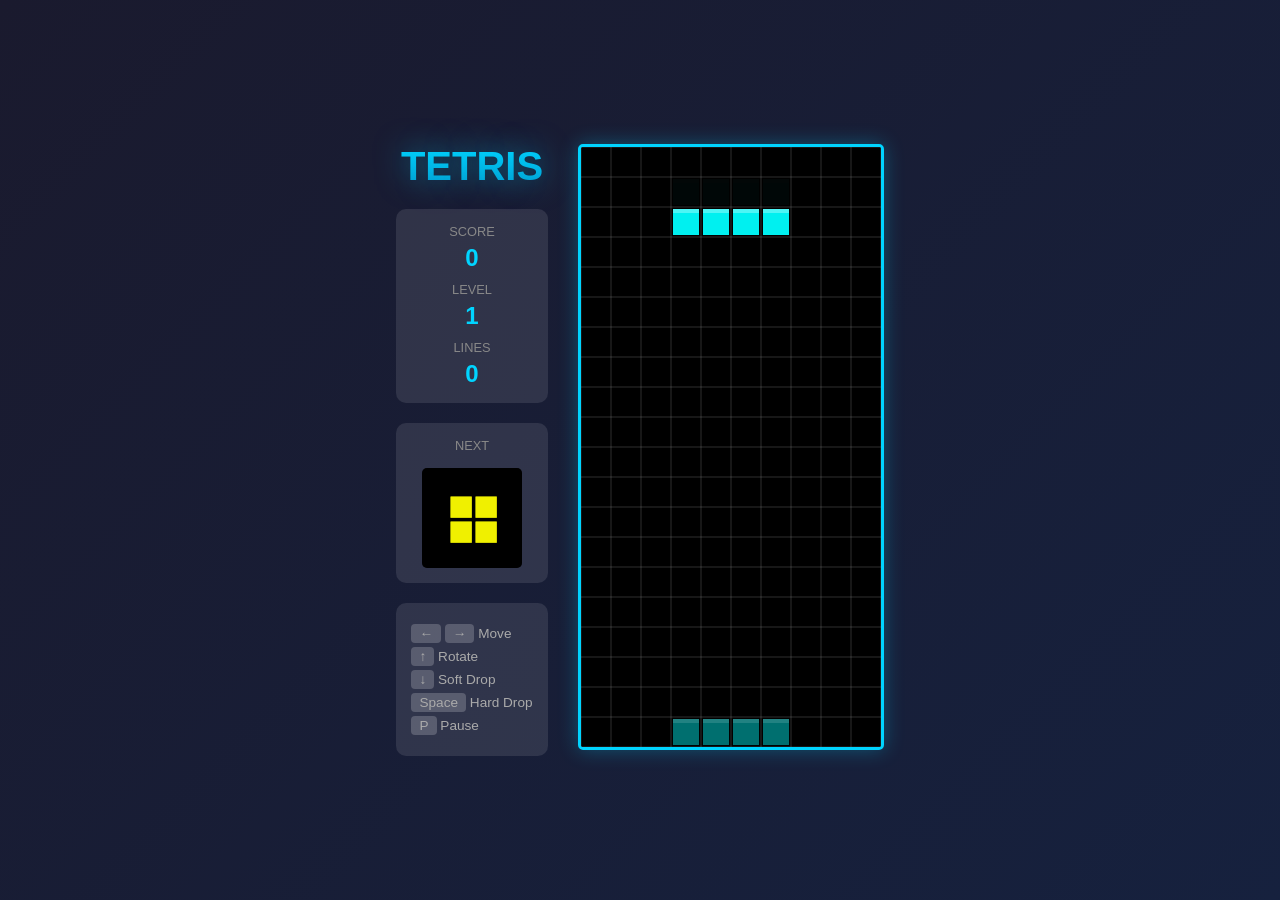
==== index.html @ 68f5d7b8 "Initial commit: Tetris Clone 2026 - Add index.html with game structure and UI - Add style.css with m" ====
<!DOCTYPE html>
<html lang="en">
<head>
    <meta charset="UTF-8">
    <meta name="viewport" content="width=device-width, initial-scale=1.0">
    <title>Tetris Clone 2026</title>
    <link rel="stylesheet" href="style.css">
</head>
<body>
    <div class="game-container">
        <div class="sidebar">
            <h1>TETRIS</h1>
            <div class="score-panel">
                <div class="stat">
                    <span class="label">Score</span>
                    <span id="score">0</span>
                </div>
                <div class="stat">
                    <span class="label">Level</span>
                    <span id="level">1</span>
                </div>
                <div class="stat">
                    <span class="label">Lines</span>
                    <span id="lines">0</span>
                </div>
            </div>
            <div class="next-piece">
                <span class="label">Next</span>
                <canvas id="next-canvas" width="100" height="100"></canvas>
            </div>
            <div class="controls">
                <p><kbd>&larr;</kbd> <kbd>&rarr;</kbd> Move</p>
                <p><kbd>&uarr;</kbd> Rotate</p>
                <p><kbd>&darr;</kbd> Soft Drop</p>
                <p><kbd>Space</kbd> Hard Drop</p>
                <p><kbd>P</kbd> Pause</p>
            </div>
        </div>
        <div class="game-board">
            <canvas id="game-canvas" width="300" height="600"></canvas>
            <div id="game-over" class="overlay hidden">
                <h2>Game Over</h2>
                <p>Final Score: <span id="final-score">0</span></p>
                <button id="restart-btn">Play Again</button>
            </div>
            <div id="pause-screen" class="overlay hidden">
                <h2>Paused</h2>
                <p>Press P to resume</p>
            </div>
        </div>
    </div>
    <script src="game.js"></script>
</body>
</html>
---- style.css ----
* {
    margin: 0;
    padding: 0;
    box-sizing: border-box;
}

body {
    background: linear-gradient(135deg, #1a1a2e 0%, #16213e 100%);
    min-height: 100vh;
    display: flex;
    justify-content: center;
    align-items: center;
    font-family: 'Segoe UI', Tahoma, Geneva, Verdana, sans-serif;
    color: #fff;
}

.game-container {
    display: flex;
    gap: 30px;
    padding: 20px;
}

.sidebar {
    display: flex;
    flex-direction: column;
    gap: 20px;
    min-width: 150px;
}

h1 {
    font-size: 2.5rem;
    text-align: center;
    background: linear-gradient(180deg, #00d4ff 0%, #0099cc 100%);
    -webkit-background-clip: text;
    -webkit-text-fill-color: transparent;
    background-clip: text;
    text-shadow: 0 0 30px rgba(0, 212, 255, 0.5);
}

.score-panel {
    background: rgba(255, 255, 255, 0.1);
    border-radius: 10px;
    padding: 15px;
    display: flex;
    flex-direction: column;
    gap: 10px;
}

.stat {
    display: flex;
    flex-direction: column;
    align-items: center;
}

.label {
    font-size: 0.8rem;
    text-transform: uppercase;
    color: #888;
    margin-bottom: 5px;
}

.stat span:last-child {
    font-size: 1.5rem;
    font-weight: bold;
    color: #00d4ff;
}

.next-piece {
    background: rgba(255, 255, 255, 0.1);
    border-radius: 10px;
    padding: 15px;
    display: flex;
    flex-direction: column;
    align-items: center;
}

#next-canvas {
    background: rgba(0, 0, 0, 0.3);
    border-radius: 5px;
    margin-top: 10px;
}

.controls {
    background: rgba(255, 255, 255, 0.1);
    border-radius: 10px;
    padding: 15px;
    font-size: 0.85rem;
}

.controls p {
    margin: 8px 0;
    color: #aaa;
}

kbd {
    background: rgba(255, 255, 255, 0.2);
    padding: 2px 8px;
    border-radius: 4px;
    font-family: inherit;
}

.game-board {
    position: relative;
}

#game-canvas {
    background: rgba(0, 0, 0, 0.5);
    border: 3px solid #00d4ff;
    border-radius: 5px;
    box-shadow: 0 0 20px rgba(0, 212, 255, 0.3);
}

.overlay {
    position: absolute;
    top: 0;
    left: 0;
    right: 0;
    bottom: 0;
    background: rgba(0, 0, 0, 0.85);
    display: flex;
    flex-direction: column;
    justify-content: center;
    align-items: center;
    border-radius: 5px;
}

.overlay.hidden {
    display: none;
}

.overlay h2 {
    font-size: 2rem;
    margin-bottom: 20px;
    color: #ff4757;
}

.overlay p {
    margin-bottom: 20px;
    font-size: 1.2rem;
}

#restart-btn {
    background: linear-gradient(180deg, #00d4ff 0%, #0099cc 100%);
    border: none;
    padding: 12px 30px;
    font-size: 1rem;
    color: #fff;
    border-radius: 25px;
    cursor: pointer;
    transition: transform 0.2s, box-shadow 0.2s;
}

#restart-btn:hover {
    transform: scale(1.05);
    box-shadow: 0 0 20px rgba(0, 212, 255, 0.5);
}

#pause-screen h2 {
    color: #00d4ff;
}
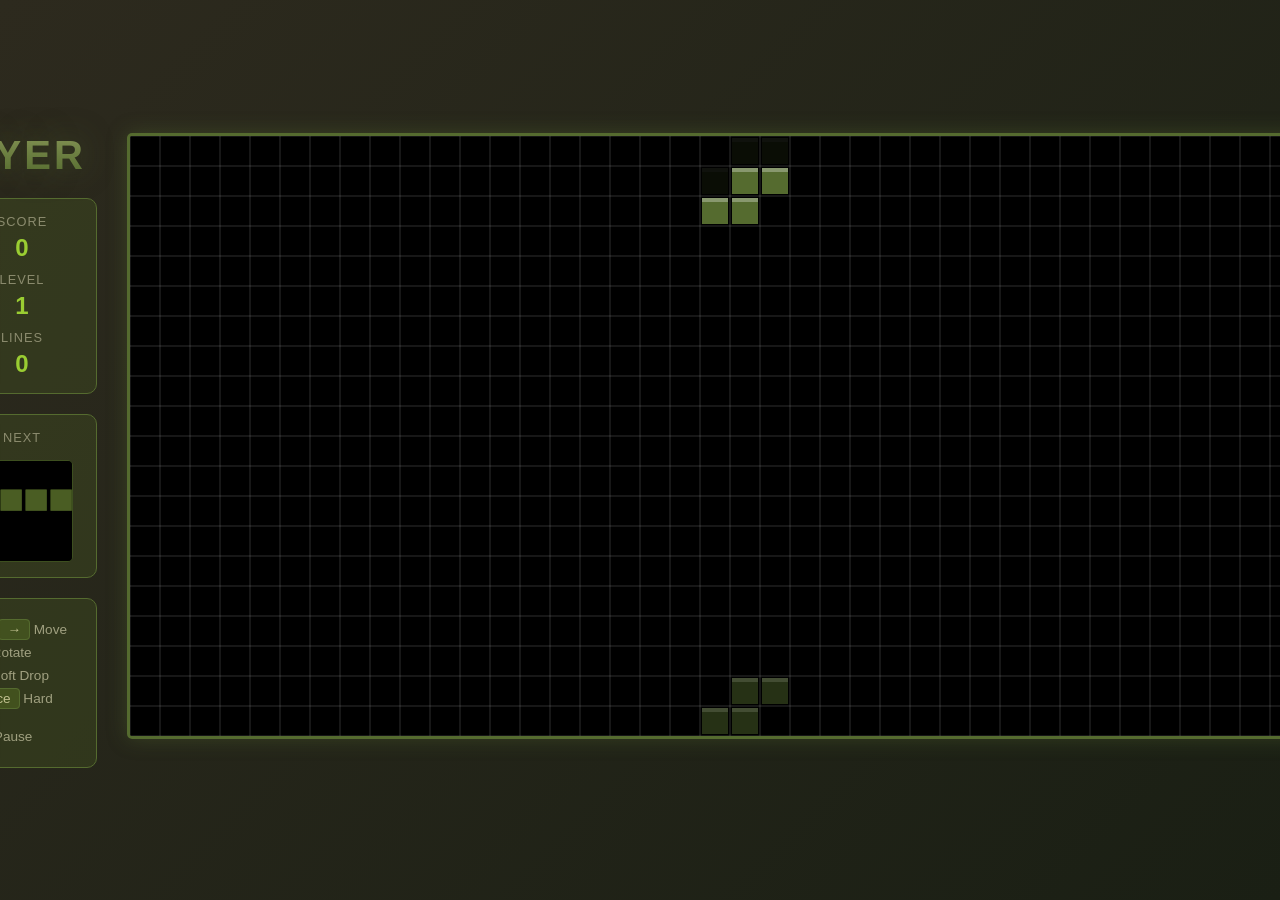
==== commit 72578d6f: "Add Space Fighter prototype with 6DOF flight controls - Complete Unity Space Fighter project with:  " ====
--- a/index.html
+++ b/index.html
@@ -3,13 +3,13 @@
 <head>
     <meta charset="UTF-8">
     <meta name="viewport" content="width=device-width, initial-scale=1.0">
-    <title>Tetris Clone 2026</title>
+    <title>Myer</title>
     <link rel="stylesheet" href="style.css">
 </head>
 <body>
     <div class="game-container">
         <div class="sidebar">
-            <h1>TETRIS</h1>
+            <h1>MYER</h1>
             <div class="score-panel">
                 <div class="stat">
                     <span class="label">Score</span>
@@ -37,7 +37,7 @@
             </div>
         </div>
         <div class="game-board">
-            <canvas id="game-canvas" width="300" height="600"></canvas>
+            <canvas id="game-canvas" width="1200" height="600"></canvas>
             <div id="game-over" class="overlay hidden">
                 <h2>Game Over</h2>
                 <p>Final Score: <span id="final-score">0</span></p>
--- a/style.css
+++ b/style.css
@@ -5,13 +5,13 @@
 }
 
 body {
-    background: linear-gradient(135deg, #1a1a2e 0%, #16213e 100%);
+    background: linear-gradient(135deg, #2d2a1e 0%, #1a1f14 100%);
     min-height: 100vh;
     display: flex;
     justify-content: center;
     align-items: center;
     font-family: 'Segoe UI', Tahoma, Geneva, Verdana, sans-serif;
-    color: #fff;
+    color: #d4c9a8;
 }
 
 .game-container {
@@ -30,15 +30,17 @@
 h1 {
     font-size: 2.5rem;
     text-align: center;
-    background: linear-gradient(180deg, #00d4ff 0%, #0099cc 100%);
+    background: linear-gradient(180deg, #8b9a5b 0%, #556b2f 100%);
     -webkit-background-clip: text;
     -webkit-text-fill-color: transparent;
     background-clip: text;
-    text-shadow: 0 0 30px rgba(0, 212, 255, 0.5);
+    text-shadow: 0 0 30px rgba(85, 107, 47, 0.5);
+    letter-spacing: 3px;
 }
 
 .score-panel {
-    background: rgba(255, 255, 255, 0.1);
+    background: rgba(74, 93, 35, 0.3);
+    border: 1px solid #556b2f;
     border-radius: 10px;
     padding: 15px;
     display: flex;
@@ -55,18 +57,20 @@
 .label {
     font-size: 0.8rem;
     text-transform: uppercase;
-    color: #888;
+    color: #8b8b6e;
     margin-bottom: 5px;
+    letter-spacing: 1px;
 }
 
 .stat span:last-child {
     font-size: 1.5rem;
     font-weight: bold;
-    color: #00d4ff;
+    color: #9acd32;
 }
 
 .next-piece {
-    background: rgba(255, 255, 255, 0.1);
+    background: rgba(74, 93, 35, 0.3);
+    border: 1px solid #556b2f;
     border-radius: 10px;
     padding: 15px;
     display: flex;
@@ -75,13 +79,15 @@
 }
 
 #next-canvas {
-    background: rgba(0, 0, 0, 0.3);
+    background: rgba(0, 0, 0, 0.4);
+    border: 1px solid #3d4f1f;
     border-radius: 5px;
     margin-top: 10px;
 }
 
 .controls {
-    background: rgba(255, 255, 255, 0.1);
+    background: rgba(74, 93, 35, 0.3);
+    border: 1px solid #556b2f;
     border-radius: 10px;
     padding: 15px;
     font-size: 0.85rem;
@@ -89,14 +95,16 @@
 
 .controls p {
     margin: 8px 0;
-    color: #aaa;
+    color: #a0a080;
 }
 
 kbd {
-    background: rgba(255, 255, 255, 0.2);
+    background: rgba(107, 142, 35, 0.3);
+    border: 1px solid #556b2f;
     padding: 2px 8px;
     border-radius: 4px;
     font-family: inherit;
+    color: #c0c090;
 }
 
 .game-board {
@@ -104,10 +112,10 @@
 }
 
 #game-canvas {
-    background: rgba(0, 0, 0, 0.5);
-    border: 3px solid #00d4ff;
+    background: rgba(0, 0, 0, 0.6);
+    border: 3px solid #556b2f;
     border-radius: 5px;
-    box-shadow: 0 0 20px rgba(0, 212, 255, 0.3);
+    box-shadow: 0 0 20px rgba(85, 107, 47, 0.4);
 }
 
 .overlay {
@@ -116,7 +124,7 @@
     left: 0;
     right: 0;
     bottom: 0;
-    background: rgba(0, 0, 0, 0.85);
+    background: rgba(26, 31, 20, 0.95);
     display: flex;
     flex-direction: column;
     justify-content: center;
@@ -131,7 +139,8 @@
 .overlay h2 {
     font-size: 2rem;
     margin-bottom: 20px;
-    color: #ff4757;
+    color: #cd853f;
+    letter-spacing: 2px;
 }
 
 .overlay p {
@@ -140,21 +149,23 @@
 }
 
 #restart-btn {
-    background: linear-gradient(180deg, #00d4ff 0%, #0099cc 100%);
-    border: none;
+    background: linear-gradient(180deg, #6b8e23 0%, #556b2f 100%);
+    border: 2px solid #8b9a5b;
     padding: 12px 30px;
     font-size: 1rem;
     color: #fff;
-    border-radius: 25px;
+    border-radius: 5px;
     cursor: pointer;
     transition: transform 0.2s, box-shadow 0.2s;
+    text-transform: uppercase;
+    letter-spacing: 2px;
 }
 
 #restart-btn:hover {
     transform: scale(1.05);
-    box-shadow: 0 0 20px rgba(0, 212, 255, 0.5);
+    box-shadow: 0 0 20px rgba(107, 142, 35, 0.5);
 }
 
 #pause-screen h2 {
-    color: #00d4ff;
+    color: #9acd32;
 }
